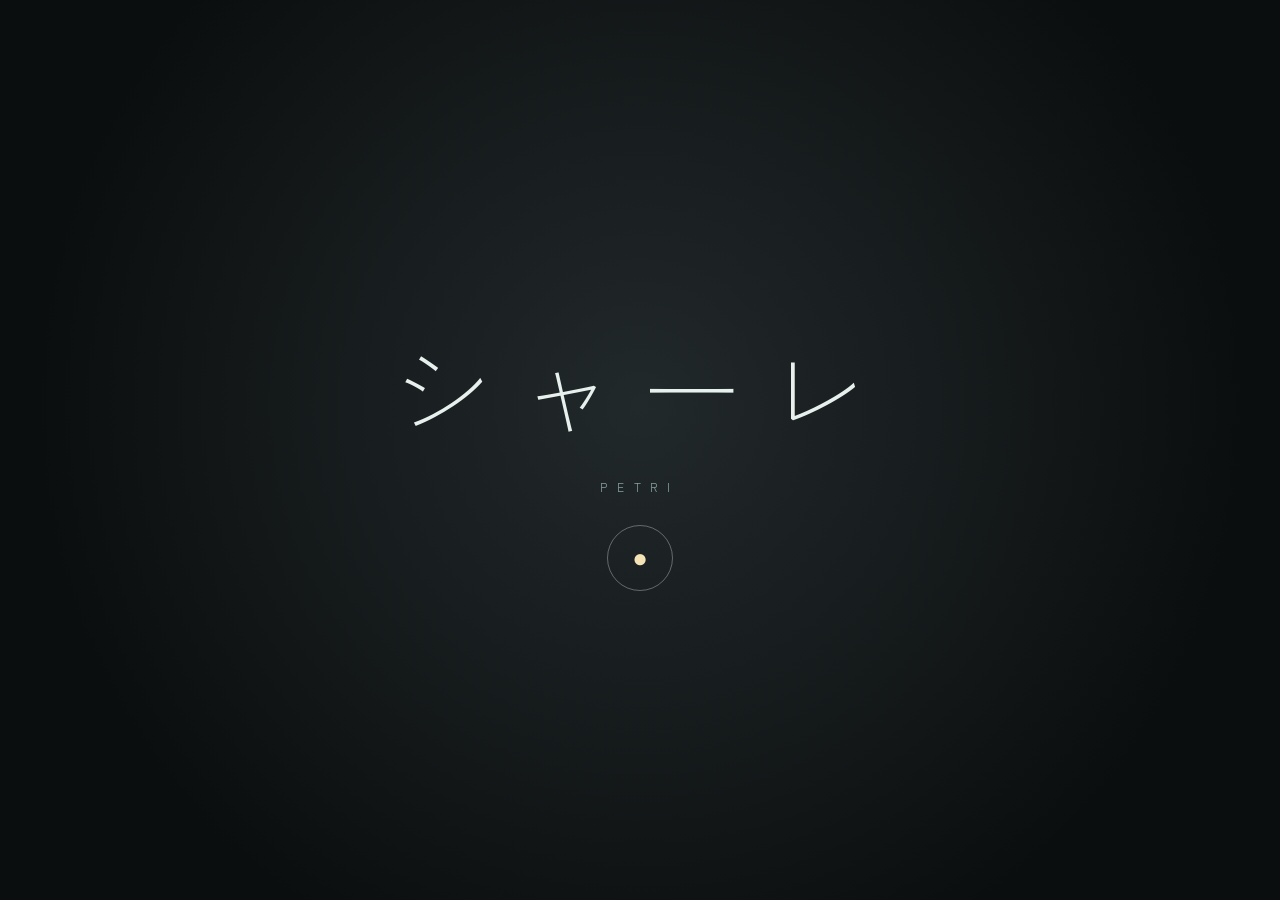
==== petri/index.html @ 2edd7537 "Add first playable versions of 未知律 and シャーレ Two static, no-build browser roguelikes plus headless ve" ====
<!doctype html>
<html lang="ja">
<head>
<meta charset="utf-8">
<meta name="viewport" content="width=device-width, initial-scale=1, user-scalable=no">
<title>シャーレ</title>
<link rel="preconnect" href="https://fonts.googleapis.com">
<link rel="preconnect" href="https://fonts.gstatic.com" crossorigin>
<link href="https://fonts.googleapis.com/css2?family=Zen+Kaku+Gothic+New:wght@300;700&display=swap" rel="stylesheet">
<link rel="stylesheet" href="style.css">
</head>
<body>
<div id="app">
  <header id="hud">
    <div id="days" class="pips"></div>
    <div id="drops" class="drops"></div>
  </header>
  <canvas id="dish"></canvas>
  <nav id="hand"></nav>
</div>
<div id="overlay" class="title"></div>
<script type="module" src="js/main.js"></script>
</body>
</html>
---- petri/style.css ----
:root { --bg: #14181a; --glass: #e8f0ee; --cream: #f3e3b5; --violet: hsl(290, 40%, 45%); --gold: #f2c14e; }
* { box-sizing: border-box; }
html, body { margin: 0; height: 100%; }
body {
  background: radial-gradient(circle at 50% 45%, #22292b, var(--bg) 70%);
  color: var(--glass);
  font-family: 'Zen Kaku Gothic New', 'Hiragino Sans', sans-serif;
  overflow: hidden; touch-action: manipulation; user-select: none; -webkit-user-select: none;
}
#app { display: flex; flex-direction: column; align-items: center; height: 100%; padding: 12px 16px; gap: 10px; }
#hud { display: flex; gap: 28px; align-items: center; min-height: 28px; }
.pips { display: flex; gap: 6px; }
.pips i { width: 14px; height: 14px; border-radius: 50%; border: 1.5px solid rgba(232,240,238,.35); display: block; }
.pips i.past { background: var(--cream); border-color: var(--cream); }
.pips i.here { border-color: var(--gold); box-shadow: 0 0 8px var(--gold); }
.drops { display: flex; gap: 5px; }
.drops i { width: 9px; height: 22px; border-radius: 5px 5px 9px 9px; background: #8fc6d6; display: block; box-shadow: 0 0 6px rgba(143,198,214,.5); transition: opacity .3s, transform .3s; }
.drops i.used { opacity: .15; transform: scale(.8); box-shadow: none; }
#dish { cursor: crosshair; touch-action: none; }
#hand { display: flex; gap: 12px; transition: opacity .3s; }
#hand.busy { opacity: .35; pointer-events: none; }
.card { position: relative; background: rgba(255,255,255,.05); border: 1.5px solid rgba(255,255,255,.12); border-radius: 12px; padding: 4px; cursor: pointer; transition: transform .15s, border-color .15s; }
.card:hover { border-color: rgba(255,255,255,.35); }
.card.sel { transform: translateY(-8px); border-color: var(--cream); box-shadow: 0 8px 20px rgba(0,0,0,.4); }
.card .key { position: absolute; left: 7px; top: 4px; font-size: 11px; color: rgba(232,240,238,.4); }
#overlay { position: fixed; inset: 0; display: flex; align-items: center; justify-content: center; z-index: 10; padding: 16px; }
#overlay.hidden { display: none; }
#overlay.title, #overlay.end { background: radial-gradient(circle at 50% 45%, #22292b, #0b0e0f 75%); }
#overlay.reward { background: rgba(10,13,14,.78); animation: fade .3s; }
#overlay .card { display: flex; flex-direction: column; align-items: center; gap: 18px; text-align: center; background: none; border: none; cursor: default; max-height: 100%; overflow-y: auto; }
#overlay h1 { font-size: clamp(48px, 12vw, 104px); font-weight: 300; margin: 0; letter-spacing: .2em; }
#overlay .sub { margin: 0; letter-spacing: .8em; font-size: 12px; color: #8aa3a6; }
#overlay .go { margin-top: 12px; width: 66px; height: 66px; border-radius: 50%; border: 1.5px solid rgba(232,240,238,.35); background: none; color: var(--cream); font-size: 26px; cursor: pointer; animation: pulse 2.2s ease-in-out infinite; }
@keyframes pulse { 50% { box-shadow: 0 0 26px rgba(243,227,181,.35); } }
@keyframes fade { from { opacity: 0; } }
.offers { display: flex; gap: 16px; flex-wrap: wrap; justify-content: center; }
.offer { background: rgba(255,255,255,.06); border: 1.5px solid rgba(255,255,255,.18); border-radius: 14px; padding: 8px; cursor: pointer; animation: rise .4s backwards; transition: transform .15s, border-color .15s; }
.offer:hover { transform: translateY(-6px); border-color: var(--cream); }
@keyframes rise { from { opacity: 0; transform: translateY(16px); } }
.end .big { font-size: 64px; color: var(--cream); line-height: 1; }
.end .lib { display: flex; flex-wrap: wrap; gap: 6px; justify-content: center; max-width: 520px; }
.end .lib canvas { background: rgba(255,255,255,.04); border-radius: 10px; }
.end .lib canvas.foe { background: rgba(150,70,170,.15); margin-left: 14px; }
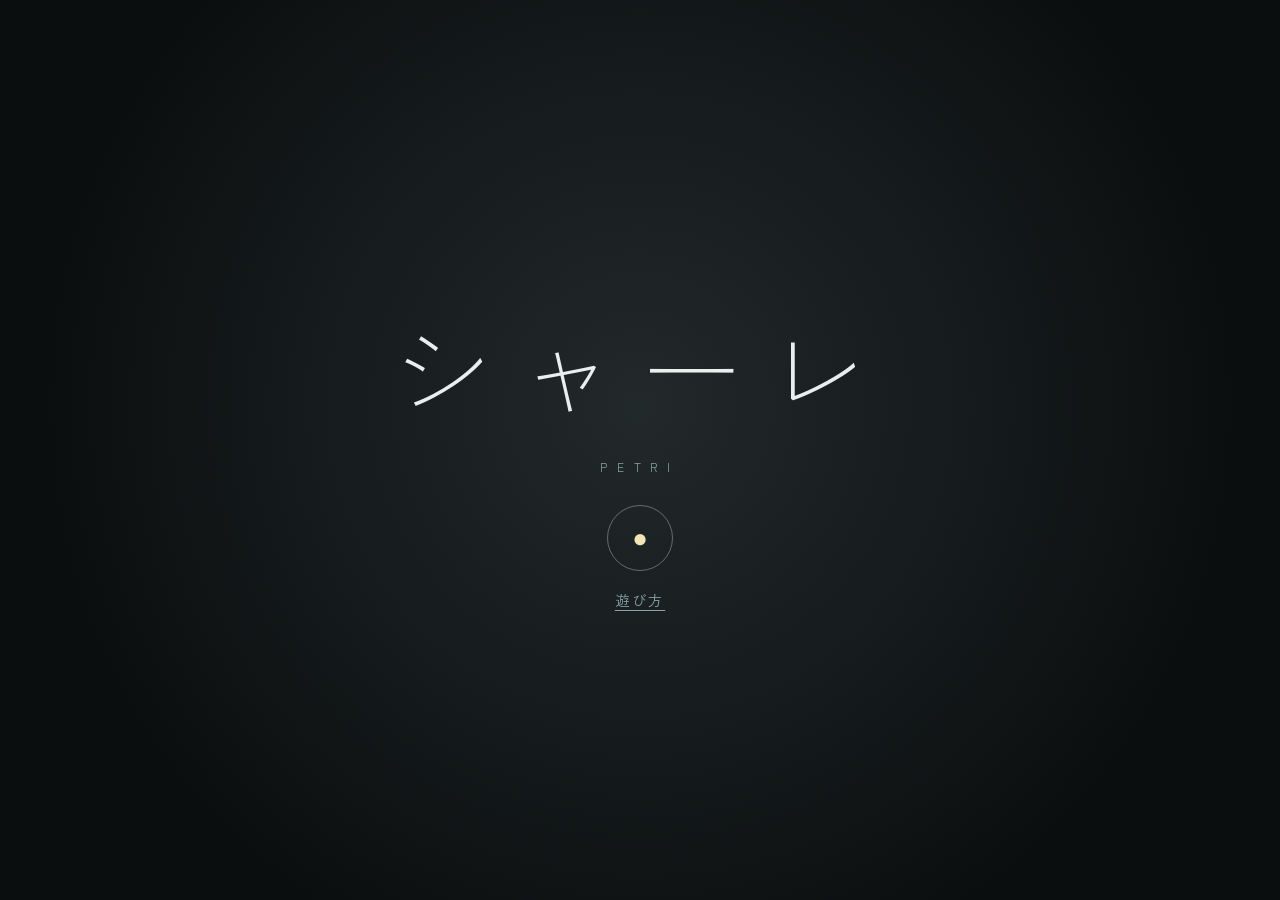
==== commit 100a0eab: "Explain each game's own rules in-game Interface actions stay unexplained, but each game's rules are " ====
--- a/petri/index.html
+++ b/petri/index.html
@@ -13,12 +13,17 @@
 <div id="app">
   <header id="hud">
     <div id="days" class="pips"></div>
+    <span id="dayNum"></span>
     <div id="drops" class="drops"></div>
+    <button id="help" aria-label="rules">?</button>
+    <div id="status"><span id="share"></span><span id="foe"></span></div>
   </header>
   <canvas id="dish"></canvas>
   <nav id="hand"></nav>
 </div>
+<div id="banner"></div>
 <div id="overlay" class="title"></div>
+<div id="rules"></div>
 <script type="module" src="js/main.js"></script>
 </body>
 </html>
--- a/petri/style.css
+++ b/petri/style.css
@@ -8,7 +8,7 @@
   overflow: hidden; touch-action: manipulation; user-select: none; -webkit-user-select: none;
 }
 #app { display: flex; flex-direction: column; align-items: center; height: 100%; padding: 12px 16px; gap: 10px; }
-#hud { display: flex; gap: 28px; align-items: center; min-height: 28px; }
+#hud { display: flex; gap: 10px 22px; align-items: center; justify-content: center; flex-wrap: wrap; min-height: 28px; }
 .pips { display: flex; gap: 6px; }
 .pips i { width: 14px; height: 14px; border-radius: 50%; border: 1.5px solid rgba(232,240,238,.35); display: block; }
 .pips i.past { background: var(--cream); border-color: var(--cream); }
@@ -26,7 +26,7 @@
 #overlay { position: fixed; inset: 0; display: flex; align-items: center; justify-content: center; z-index: 10; padding: 16px; }
 #overlay.hidden { display: none; }
 #overlay.title, #overlay.end { background: radial-gradient(circle at 50% 45%, #22292b, #0b0e0f 75%); }
-#overlay.reward { background: rgba(10,13,14,.78); animation: fade .3s; }
+#overlay.reward { background: rgba(10,13,14,.93); animation: fade .3s; }
 #overlay .card { display: flex; flex-direction: column; align-items: center; gap: 18px; text-align: center; background: none; border: none; cursor: default; max-height: 100%; overflow-y: auto; }
 #overlay h1 { font-size: clamp(48px, 12vw, 104px); font-weight: 300; margin: 0; letter-spacing: .2em; }
 #overlay .sub { margin: 0; letter-spacing: .8em; font-size: 12px; color: #8aa3a6; }
@@ -41,3 +41,35 @@
 .end .lib { display: flex; flex-wrap: wrap; gap: 6px; justify-content: center; max-width: 520px; }
 .end .lib canvas { background: rgba(255,255,255,.04); border-radius: 10px; }
 .end .lib canvas.foe { background: rgba(150,70,170,.15); margin-left: 14px; }
+
+#dayNum { font-size: 14px; color: var(--cream); }
+#help { width: 28px; height: 28px; border-radius: 50%; border: 1px solid rgba(232,240,238,.35); background: none; color: var(--cream); font: inherit; cursor: pointer; }
+#status { flex-basis: 100%; display: flex; gap: 18px; justify-content: center; flex-wrap: wrap; font-size: 14px; }
+#share { font-variant-numeric: tabular-nums; }
+#share.ok { color: var(--gold); }
+#foe { color: hsl(295, 45%, 72%); }
+.card .names { display: block; font-size: 11px; color: #d6dedc; max-width: 96px; line-height: 1.3; padding-bottom: 2px; }
+.offer { display: flex; flex-direction: column; align-items: center; max-width: 220px; color: var(--glass); font: inherit; }
+.offer .label { font-size: 13px; line-height: 1.5; padding: 4px 6px 2px; }
+.offer .label small { display: block; margin-top: 4px; font-size: 11px; color: #aebbb9; line-height: 1.4; }
+#overlay .msg { margin: 0; font-size: 15px; }
+#overlay .msg.small { font-size: 12px; color: #aebbb9; }
+#overlay .how { background: none; border: none; color: #8aa3a6; font: inherit; font-size: 14px; letter-spacing: .2em; cursor: pointer; text-decoration: underline; text-underline-offset: 4px; }
+#banner { position: fixed; left: 50%; top: 40%; transform: translate(-50%, -50%); z-index: 8; pointer-events: none; text-align: center; opacity: 0;
+  background: rgba(12,16,17,.88); border: 1px solid rgba(232,240,238,.25); padding: 14px 26px; border-radius: 12px; width: max-content; max-width: calc(100vw - 32px); }
+#banner.show { animation: banner 3.4s ease forwards; }
+#banner .d { color: #8aa3a6; font-size: 13px; letter-spacing: .2em; }
+#banner .g { font-size: 20px; margin: 6px 0; }
+#banner .f { font-size: 13px; color: hsl(295, 45%, 72%); }
+@keyframes banner { 0% { opacity: 0; } 10%, 75% { opacity: 1; } 100% { opacity: 0; } }
+#rules { display: none; }
+#rules.show { display: flex; position: fixed; inset: 0; z-index: 20; background: rgba(5,8,9,.8); align-items: center; justify-content: center; padding: 16px; }
+#rules .sheet { background: #f1f4f2; color: #1b2224; max-width: 580px; max-height: 100%; overflow-y: auto; padding: 20px 22px; border-radius: 12px; line-height: 1.6; font-size: 14px; }
+#rules h2 { margin: 0 0 8px; font-size: 20px; }
+#rules h3 { margin: 12px 0 2px; font-size: 15px; border-bottom: 1px solid rgba(0,0,0,.12); }
+#rules p, #rules ul { margin: 4px 0; }
+#rules ul { padding-left: 20px; }
+#rules ul.traits { list-style: none; padding-left: 0; }
+#rules ul.traits li { display: flex; align-items: flex-start; gap: 6px; margin: 4px 0; }
+#rules .sw img { display: block; background: #d8c79f; border-radius: 50%; }
+#rules .close { margin-top: 14px; width: 100%; padding: 8px; background: #1b2224; color: #f1f4f2; border: none; border-radius: 8px; font: inherit; cursor: pointer; }
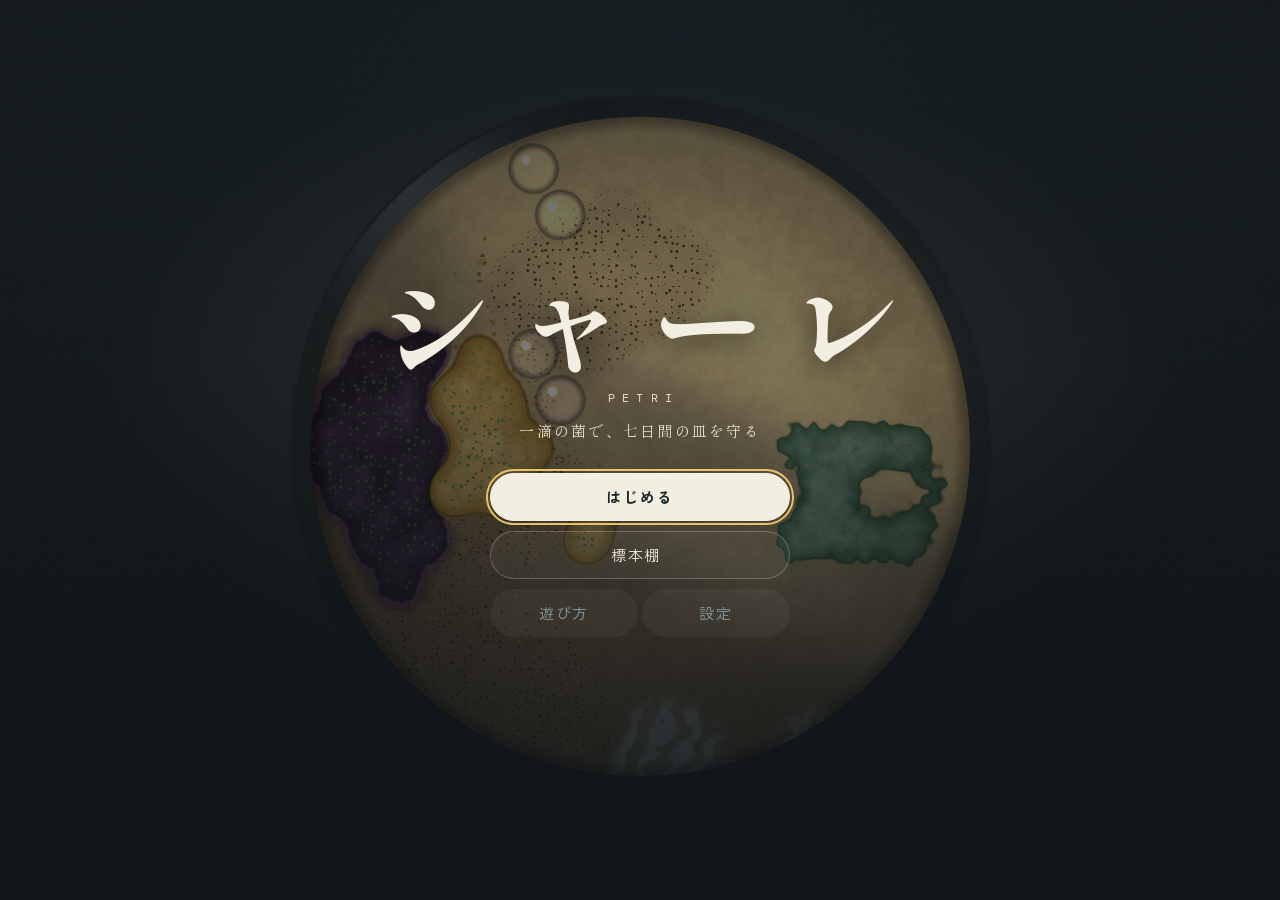
==== commit fd4c3c33: "シャーレ: release version — watercolour dish, redesigned UI, save/resume, shelf - WebGL watercolour dish" ====
--- a/petri/index.html
+++ b/petri/index.html
@@ -2,28 +2,68 @@
 <html lang="ja">
 <head>
 <meta charset="utf-8">
-<meta name="viewport" content="width=device-width, initial-scale=1, user-scalable=no">
-<title>シャーレ</title>
+<meta name="viewport" content="width=device-width, initial-scale=1, viewport-fit=cover">
+<meta name="theme-color" content="#11171a">
+<meta name="description" content="一滴の菌で皿を守る、七日間の培養ローグライク。">
+<title>シャーレ — PETRI</title>
+<link rel="icon" href="data:image/svg+xml,%3Csvg xmlns='http://www.w3.org/2000/svg' viewBox='0 0 32 32'%3E%3Ccircle cx='16' cy='16' r='14' fill='%23e8d3a0' stroke='%23c9d6d8' stroke-width='2'/%3E%3Ccircle cx='12' cy='14' r='6' fill='%23c44e3a'/%3E%3Ccircle cx='20' cy='19' r='5' fill='%233a5ca8'/%3E%3C/svg%3E">
 <link rel="preconnect" href="https://fonts.googleapis.com">
 <link rel="preconnect" href="https://fonts.gstatic.com" crossorigin>
-<link href="https://fonts.googleapis.com/css2?family=Zen+Kaku+Gothic+New:wght@300;700&display=swap" rel="stylesheet">
+<link href="https://fonts.googleapis.com/css2?family=DM+Mono:wght@400;500&family=Shippori+Mincho:wght@500;700;800&family=Zen+Kaku+Gothic+New:wght@400;500;700&display=swap" rel="stylesheet">
 <link rel="stylesheet" href="style.css">
 </head>
 <body>
-<div id="app">
-  <header id="hud">
-    <div id="days" class="pips"></div>
-    <span id="dayNum"></span>
-    <div id="drops" class="drops"></div>
-    <button id="help" aria-label="rules">?</button>
-    <div id="status"><span id="share"></span><span id="foe"></span></div>
+<div id="app" data-screen="title">
+  <header id="top">
+    <div class="brand">シャーレ</div>
+    <ol id="days" aria-label="培養日数"></ol>
+    <div class="top-actions">
+      <button id="notesBtn" class="icon-btn" aria-label="観察ノート"></button>
+      <button id="menuBtn" class="icon-btn" aria-label="メニュー"></button>
+    </div>
   </header>
-  <canvas id="dish"></canvas>
-  <nav id="hand"></nav>
+
+  <main id="board">
+    <section id="dishArea">
+      <div id="dishWrap">
+        <canvas id="dishGL"></canvas>
+        <canvas id="dishFX"></canvas>
+        <div id="dayCard" aria-live="polite"></div>
+        <div id="stamp"></div>
+        <div id="gen" aria-hidden="true"></div>
+        <button id="speedBtn" aria-label="早送り"></button>
+      </div>
+    </section>
+    <aside id="notebook" aria-label="観察ノート">
+      <div class="sheet-handle"></div>
+      <section class="nb-sec"><h3>皿の菌</h3><ul id="nbStrains"></ul></section>
+      <section class="nb-sec"><h3>侵入株</h3><div id="nbInvader"></div></section>
+      <section class="nb-sec"><h3>今日の皿</h3><ul id="nbEnv"></ul></section>
+    </aside>
+  </main>
+
+  <section id="console">
+    <div id="shareBar">
+      <div class="labels">
+        <span class="mine"><small>自分</small><b id="shareMine">0%</b></span>
+        <span class="theirs"><small>侵入株</small><b id="shareTheirs">0%</b></span>
+      </div>
+      <div class="track">
+        <div id="shareSegs" class="segs"></div>
+        <div id="shareInv" class="inv"></div>
+        <div id="shareTarget" class="tline"><span></span></div>
+      </div>
+    </div>
+    <div id="handRow">
+      <div id="drops" aria-label="残りの滴下"></div>
+      <div id="hand"></div>
+    </div>
+  </section>
 </div>
-<div id="banner"></div>
-<div id="overlay" class="title"></div>
-<div id="rules"></div>
+
+<div id="layer" hidden></div>
+<div id="coach" hidden></div>
+<noscript><p style="color:#eee;padding:24px">シャーレを遊ぶには JavaScript を有効にしてください。</p></noscript>
 <script type="module" src="js/main.js"></script>
 </body>
 </html>
--- a/petri/style.css
+++ b/petri/style.css
@@ -1,75 +1,407 @@
-:root { --bg: #14181a; --glass: #e8f0ee; --cream: #f3e3b5; --violet: hsl(290, 40%, 45%); --gold: #f2c14e; }
+/* シャーレ — a light table on a night desk; living colour inside the dish, precise paper outside it. */
+:root {
+  --desk: #10161a;
+  --desk-2: #172025;
+  --desk-3: #212c31;
+  --paper: #f3eee2;
+  --paper-2: #e6ddc8;
+  --paper-3: #d6cbb1;
+  --ink: #1b2225;
+  --ink-2: #4a5558;
+  --muted: #8b9a9d;
+  --line: rgba(243, 238, 226, .13);
+  --line-2: rgba(243, 238, 226, .24);
+  --gold: #e8c26a;
+  --gold-2: #f3d995;
+  --invader: #b65fd8;
+  --invader-ink: #30203c;
+  --bad: #d4645a;
+  --mincho: 'Shippori Mincho', 'Hiragino Mincho ProN', 'Yu Mincho', serif;
+  --gothic: 'Zen Kaku Gothic New', 'Hiragino Sans', 'Yu Gothic', sans-serif;
+  --mono: 'DM Mono', ui-monospace, 'SFMono-Regular', monospace;
+  --ease-out: cubic-bezier(.2, .8, .2, 1);
+  --ease-spring: cubic-bezier(.34, 1.4, .64, 1);
+  --safe-b: env(safe-area-inset-bottom, 0px);
+}
 * { box-sizing: border-box; }
 html, body { margin: 0; height: 100%; }
 body {
-  background: radial-gradient(circle at 50% 45%, #22292b, var(--bg) 70%);
-  color: var(--glass);
-  font-family: 'Zen Kaku Gothic New', 'Hiragino Sans', sans-serif;
-  overflow: hidden; touch-action: manipulation; user-select: none; -webkit-user-select: none;
-}
-#app { display: flex; flex-direction: column; align-items: center; height: 100%; padding: 12px 16px; gap: 10px; }
-#hud { display: flex; gap: 10px 22px; align-items: center; justify-content: center; flex-wrap: wrap; min-height: 28px; }
-.pips { display: flex; gap: 6px; }
-.pips i { width: 14px; height: 14px; border-radius: 50%; border: 1.5px solid rgba(232,240,238,.35); display: block; }
-.pips i.past { background: var(--cream); border-color: var(--cream); }
-.pips i.here { border-color: var(--gold); box-shadow: 0 0 8px var(--gold); }
-.drops { display: flex; gap: 5px; }
-.drops i { width: 9px; height: 22px; border-radius: 5px 5px 9px 9px; background: #8fc6d6; display: block; box-shadow: 0 0 6px rgba(143,198,214,.5); transition: opacity .3s, transform .3s; }
-.drops i.used { opacity: .15; transform: scale(.8); box-shadow: none; }
-#dish { cursor: crosshair; touch-action: none; }
-#hand { display: flex; gap: 12px; transition: opacity .3s; }
-#hand.busy { opacity: .35; pointer-events: none; }
-.card { position: relative; background: rgba(255,255,255,.05); border: 1.5px solid rgba(255,255,255,.12); border-radius: 12px; padding: 4px; cursor: pointer; transition: transform .15s, border-color .15s; }
-.card:hover { border-color: rgba(255,255,255,.35); }
-.card.sel { transform: translateY(-8px); border-color: var(--cream); box-shadow: 0 8px 20px rgba(0,0,0,.4); }
-.card .key { position: absolute; left: 7px; top: 4px; font-size: 11px; color: rgba(232,240,238,.4); }
-#overlay { position: fixed; inset: 0; display: flex; align-items: center; justify-content: center; z-index: 10; padding: 16px; }
-#overlay.hidden { display: none; }
-#overlay.title, #overlay.end { background: radial-gradient(circle at 50% 45%, #22292b, #0b0e0f 75%); }
-#overlay.reward { background: rgba(10,13,14,.93); animation: fade .3s; }
-#overlay .card { display: flex; flex-direction: column; align-items: center; gap: 18px; text-align: center; background: none; border: none; cursor: default; max-height: 100%; overflow-y: auto; }
-#overlay h1 { font-size: clamp(48px, 12vw, 104px); font-weight: 300; margin: 0; letter-spacing: .2em; }
-#overlay .sub { margin: 0; letter-spacing: .8em; font-size: 12px; color: #8aa3a6; }
-#overlay .go { margin-top: 12px; width: 66px; height: 66px; border-radius: 50%; border: 1.5px solid rgba(232,240,238,.35); background: none; color: var(--cream); font-size: 26px; cursor: pointer; animation: pulse 2.2s ease-in-out infinite; }
-@keyframes pulse { 50% { box-shadow: 0 0 26px rgba(243,227,181,.35); } }
+  background: var(--desk);
+  color: var(--paper);
+  font-family: var(--gothic);
+  overflow: hidden;
+  touch-action: manipulation;
+  -webkit-user-select: none;
+  user-select: none;
+  -webkit-tap-highlight-color: transparent;
+}
+button { font: inherit; color: inherit; }
+button:focus-visible { outline: 2px solid var(--gold); outline-offset: 2px; }
+
+/* the desk: faint wood-free darkness, a light table glowing under the dish */
+#app {
+  position: relative;
+  height: 100%;
+  display: grid;
+  grid-template-rows: auto 1fr auto;
+  background:
+    radial-gradient(ellipse 60% 50% at 50% 42%, rgba(255, 222, 160, .13), transparent 70%),
+    radial-gradient(ellipse 120% 90% at 50% 0%, var(--desk-2), var(--desk) 70%);
+}
+#app::after { /* paper grain over everything, very faint */
+  content: '';
+  position: absolute; inset: 0; pointer-events: none; opacity: .05;
+  background-image: url("data:image/svg+xml,%3Csvg xmlns='http://www.w3.org/2000/svg' width='160' height='160'%3E%3Cfilter id='n'%3E%3CfeTurbulence type='fractalNoise' baseFrequency='.9' numOctaves='2' stitchTiles='stitch'/%3E%3C/filter%3E%3Crect width='100%25' height='100%25' filter='url(%23n)'/%3E%3C/svg%3E");
+}
+
+/* ---------- top bar ---------- */
+#top {
+  display: flex; align-items: center; gap: 14px;
+  padding: 10px 16px 6px;
+  min-height: 52px;
+  transition: opacity .5s;
+}
+.brand { font-family: var(--mincho); font-weight: 700; font-size: 17px; letter-spacing: .3em; color: var(--paper-2); }
+#days { display: flex; gap: 7px; margin: 0 auto; padding: 0; list-style: none; }
+#days li {
+  width: 16px; height: 16px; border-radius: 50%;
+  border: 1.5px solid var(--line-2);
+  position: relative;
+  transition: background .4s, border-color .4s, transform .4s var(--ease-spring);
+}
+#days li.done { background: radial-gradient(circle at 40% 40%, var(--gold-2), var(--gold)); border-color: var(--gold); }
+#days li.lost { background: var(--invader-ink); border-color: var(--invader); }
+#days li.now { border-color: var(--paper); transform: scale(1.2); box-shadow: 0 0 0 3px rgba(243, 238, 226, .12); }
+#days li.final::after { content: ''; position: absolute; inset: 3px; border-radius: 50%; border: 1px dashed var(--invader); }
+.top-actions { display: flex; gap: 6px; }
+.icon-btn {
+  width: 44px; height: 44px; display: grid; place-items: center;
+  background: none; border: 1px solid transparent; border-radius: 12px; cursor: pointer; color: var(--paper-2);
+  transition: background .2s, border-color .2s, transform .1s;
+}
+.icon-btn svg { width: 22px; height: 22px; }
+.icon-btn:hover { background: rgba(243, 238, 226, .06); border-color: var(--line); }
+.icon-btn:active { transform: scale(.94); }
+
+/* ---------- board ---------- */
+#board { display: flex; justify-content: center; align-items: center; gap: 24px; min-height: 0; padding: 0 12px; }
+#dishArea { display: flex; justify-content: center; align-items: center; min-width: 0; }
+#dishWrap { position: relative; touch-action: none; }
+#dishWrap canvas { position: absolute; inset: 0; display: block; }
+#dishFX { cursor: crosshair; }
+#app:not([data-phase="aim"]) #dishFX { cursor: default; }
+
+/* the day's card, laid over the fresh plate */
+#dayCard {
+  position: absolute; left: 50%; top: 50%; transform: translate(-50%, -50%) scale(.96);
+  min-width: 220px; max-width: 86%;
+  padding: 18px 26px 16px; text-align: center;
+  background: rgba(16, 22, 26, .82); backdrop-filter: blur(6px); -webkit-backdrop-filter: blur(6px);
+  border: 1px solid var(--line-2); border-radius: 18px;
+  opacity: 0; pointer-events: none;
+  transition: opacity .45s var(--ease-out), transform .6s var(--ease-out);
+}
+#dayCard.show { opacity: 1; transform: translate(-50%, -50%) scale(1); pointer-events: auto; cursor: pointer; }
+#dayCard .d { font-family: var(--mincho); font-size: 34px; font-weight: 800; letter-spacing: .18em; }
+#dayCard .goal { margin-top: 2px; font-size: 14px; color: var(--paper-2); }
+#dayCard .goal b { font-family: var(--mono); font-size: 22px; color: var(--gold); font-weight: 500; margin: 0 2px; }
+#dayCard .foe { margin-top: 12px; padding-top: 10px; border-top: 1px solid var(--line); font-size: 13px; color: #dcbfe8; display: flex; gap: 8px; justify-content: center; align-items: center; flex-wrap: wrap; }
+#dayCard .tap { margin-top: 10px; font-size: 11px; color: var(--muted); letter-spacing: .2em; }
+
+/* judgement stamp */
+#stamp {
+  position: absolute; left: 50%; top: 50%;
+  transform: translate(-50%, -50%) rotate(-9deg) scale(1.6);
+  font-family: var(--mincho); font-weight: 800; font-size: clamp(26px, 7vw, 40px); letter-spacing: .25em;
+  padding: 12px 10px 12px 22px; border: 4px double currentColor; border-radius: 10px;
+  opacity: 0; pointer-events: none; text-align: center; white-space: nowrap;
+}
+#stamp small { display: block; font-family: var(--mono); font-size: 15px; letter-spacing: .1em; font-weight: 500; margin-top: 2px; }
+#stamp.pass { color: var(--gold); text-shadow: 0 0 20px rgba(232, 194, 106, .5); background: rgba(16, 22, 26, .55); }
+#stamp.fail { color: var(--bad); background: rgba(16, 22, 26, .6); }
+#stamp.show { animation: stamp .55s var(--ease-spring) forwards; }
+@keyframes stamp { from { opacity: 0; transform: translate(-50%, -50%) rotate(-9deg) scale(1.6); } to { opacity: 1; transform: translate(-50%, -50%) rotate(-9deg) scale(1); } }
+
+/* generations: eight marks along the lower rim */
+#gen { position: absolute; left: 50%; bottom: 9.5%; transform: translateX(-50%); display: flex; gap: 6px; opacity: 0; transition: opacity .3s; }
+#gen.show { opacity: 1; }
+#gen i { width: 7px; height: 7px; border-radius: 50%; background: rgba(243, 238, 226, .2); transition: background .2s, transform .2s; }
+#gen i.on { background: var(--paper); transform: scale(1.15); }
+#speedBtn {
+  position: absolute; right: 2%; bottom: 1%;
+  width: 44px; height: 44px; border-radius: 50%; display: grid; place-items: center;
+  background: rgba(16, 22, 26, .7); border: 1px solid var(--line-2); color: var(--paper-2); cursor: pointer;
+  opacity: 0; pointer-events: none; transition: opacity .3s, background .2s;
+}
+#speedBtn svg { width: 18px; height: 18px; }
+#speedBtn.show { opacity: 1; pointer-events: auto; }
+#speedBtn.on { background: var(--paper); color: var(--ink); }
+
+/* ---------- notebook ---------- */
+#notebook {
+  width: 300px; flex: none; align-self: center;
+  max-height: 100%; overflow-y: auto;
+  background: var(--paper); color: var(--ink);
+  border-radius: 6px;
+  padding: 14px 16px 16px;
+  box-shadow: 0 1px 0 var(--paper-3), 0 18px 40px rgba(0, 0, 0, .45);
+  background-image: repeating-linear-gradient(transparent 0 27px, rgba(27, 34, 37, .06) 27px 28px);
+}
+.sheet-handle { display: none; }
+.nb-sec + .nb-sec { margin-top: 14px; }
+.nb-sec h3 { margin: 0 0 6px; font-family: var(--mincho); font-size: 14px; font-weight: 700; letter-spacing: .15em; color: var(--ink-2); border-bottom: 1px solid rgba(27, 34, 37, .18); padding-bottom: 4px; }
+#nbStrains { list-style: none; margin: 0; padding: 0; }
+#nbStrains li { display: grid; grid-template-columns: 22px 1fr auto; align-items: center; gap: 8px; padding: 4px 0; }
+#nbStrains .sw { width: 18px; height: 18px; border-radius: 50%; box-shadow: inset 0 0 0 1.5px rgba(0, 0, 0, .25); }
+#nbStrains .nm { font-family: var(--mincho); font-weight: 700; font-size: 15px; display: flex; gap: 6px; align-items: center; }
+#nbStrains .tr { display: inline-flex; gap: 2px; color: var(--ink-2); }
+#nbStrains .tr svg { width: 15px; height: 15px; }
+#nbStrains .pc { font-family: var(--mono); font-size: 13px; color: var(--ink-2); min-width: 3.2em; text-align: right; }
+#nbStrains li.absent { opacity: .45; }
+#nbStrains li.foe .nm { color: #5d3270; }
+.trait-line { display: grid; grid-template-columns: 20px 1fr; gap: 6px; align-items: start; font-size: 12.5px; line-height: 1.5; padding: 2px 0; }
+.trait-line svg { width: 18px; height: 18px; margin-top: 1px; }
+.trait-line b { font-weight: 700; margin-right: 4px; }
+#nbInvader .head { font-family: var(--mincho); font-weight: 700; font-size: 15px; color: #5d3270; margin-bottom: 2px; }
+#nbEnv { list-style: none; margin: 0; padding: 0; }
+.muted-note { font-size: 12px; color: var(--ink-2); }
+
+/* ---------- console: share bar + hand ---------- */
+#console { padding: 6px 12px calc(10px + var(--safe-b)); display: flex; flex-direction: column; align-items: center; gap: 10px; transition: opacity .5s; }
+#shareBar { width: min(100%, 560px); }
+#shareBar .labels { display: flex; justify-content: space-between; align-items: baseline; margin-bottom: 5px; }
+#shareBar .labels span { display: flex; align-items: baseline; gap: 6px; }
+#shareBar small { font-size: 11px; color: var(--muted); letter-spacing: .1em; }
+#shareBar b { font-family: var(--mono); font-weight: 500; font-size: 18px; font-variant-numeric: tabular-nums; }
+#shareBar .theirs b { color: #d7a6ea; }
+#shareBar.passing .mine b { color: var(--gold); }
+.track { position: relative; height: 12px; border-radius: 6px; background: rgba(243, 238, 226, .07); box-shadow: inset 0 0 0 1px var(--line); overflow: visible; }
+.segs { position: absolute; inset: 0 auto 0 0; display: flex; border-radius: 6px 0 0 6px; overflow: hidden; }
+.segs i { display: block; height: 100%; transition: width .35s var(--ease-out); }
+.inv { position: absolute; inset: 0 0 0 auto; width: 0; border-radius: 0 6px 6px 0; background: linear-gradient(90deg, #4a2c5c, var(--invader-ink)); box-shadow: inset 2px 0 0 var(--invader); transition: width .35s var(--ease-out); }
+.tline { position: absolute; top: -6px; bottom: -6px; width: 2px; margin-left: -1px; background: var(--paper); border-radius: 1px; transition: left .6s var(--ease-out), background .3s; }
+.tline span { position: absolute; bottom: calc(100% + 2px); left: 50%; transform: translateX(-50%); font-family: var(--mono); font-size: 11px; color: var(--paper-2); white-space: nowrap; }
+#shareBar.passing .tline { background: var(--gold); box-shadow: 0 0 8px var(--gold); }
+#shareBar.passing .tline span { color: var(--gold); }
+
+#handRow { display: flex; align-items: stretch; gap: 10px; width: min(100%, 560px); }
+#drops { display: flex; flex-direction: column; justify-content: center; gap: 4px; color: #9fd3e0; }
+#drops i { width: 16px; height: 20px; display: block; transition: opacity .3s, transform .3s var(--ease-spring); }
+#drops i svg { width: 100%; height: 100%; filter: drop-shadow(0 0 4px rgba(159, 211, 224, .45)); }
+#drops i.used { opacity: .16; transform: scale(.75); }
+#hand { flex: 1; display: grid; grid-template-columns: repeat(3, 1fr); gap: 8px; transition: opacity .3s; }
+#hand.wait { opacity: .45; pointer-events: none; }
+
+/* a specimen label */
+.card {
+  position: relative; min-width: 0;
+  display: flex; flex-direction: column; align-items: flex-start; gap: 4px;
+  padding: 8px 9px 9px; text-align: left; cursor: pointer;
+  background: var(--paper); color: var(--ink);
+  border: none; border-radius: 6px;
+  box-shadow: 0 1px 0 var(--paper-3), 0 6px 16px rgba(0, 0, 0, .35);
+  transition: transform .22s var(--ease-spring), box-shadow .22s;
+}
+.card::before { /* the coloured tab at the top of the label */
+  content: ''; position: absolute; left: 0; right: 0; top: 0; height: 4px; border-radius: 6px 6px 0 0; background: var(--c);
+}
+.card:hover { transform: translateY(-3px); }
+.card.sel { transform: translateY(-8px); box-shadow: 0 0 0 2px var(--c), 0 14px 26px rgba(0, 0, 0, .45); }
+.card:active { transform: translateY(-5px) scale(.98); }
+.card .head { display: flex; align-items: center; gap: 7px; width: 100%; }
+.card canvas { width: 30px; height: 30px; flex: none; }
+.card .nm { font-family: var(--mincho); font-weight: 800; font-size: 18px; letter-spacing: .05em; line-height: 1; }
+.card .key { margin-left: auto; font-family: var(--mono); font-size: 10px; color: var(--muted); }
+.card .traits { display: flex; flex-direction: column; gap: 1px; width: 100%; }
+.card .traits span { display: flex; align-items: center; gap: 4px; font-size: 12px; color: var(--ink-2); white-space: nowrap; overflow: hidden; text-overflow: ellipsis; }
+.card .traits svg { width: 15px; height: 15px; flex: none; color: var(--ink); }
+
+/* ---------- full-screen layers ---------- */
+#layer { position: fixed; inset: 0; z-index: 30; display: flex; align-items: center; justify-content: center; padding: 16px; overflow-y: auto; }
+#layer[hidden] { display: none; }
+#layer.dim { background: rgba(9, 13, 15, .78); backdrop-filter: blur(3px); -webkit-backdrop-filter: blur(3px); animation: fade .3s; }
+#layer.solid { background: radial-gradient(ellipse at 50% 30%, var(--desk-3), var(--desk) 75%); animation: fade .4s; }
+#layer.clear { background: linear-gradient(180deg, rgba(16, 22, 26, .35), rgba(16, 22, 26, .1) 40%, rgba(16, 22, 26, .85)); }
 @keyframes fade { from { opacity: 0; } }
-.offers { display: flex; gap: 16px; flex-wrap: wrap; justify-content: center; }
-.offer { background: rgba(255,255,255,.06); border: 1.5px solid rgba(255,255,255,.18); border-radius: 14px; padding: 8px; cursor: pointer; animation: rise .4s backwards; transition: transform .15s, border-color .15s; }
-.offer:hover { transform: translateY(-6px); border-color: var(--cream); }
-@keyframes rise { from { opacity: 0; transform: translateY(16px); } }
-.end .big { font-size: 64px; color: var(--cream); line-height: 1; }
-.end .lib { display: flex; flex-wrap: wrap; gap: 6px; justify-content: center; max-width: 520px; }
-.end .lib canvas { background: rgba(255,255,255,.04); border-radius: 10px; }
-.end .lib canvas.foe { background: rgba(150,70,170,.15); margin-left: 14px; }
-
-#dayNum { font-size: 14px; color: var(--cream); }
-#help { width: 28px; height: 28px; border-radius: 50%; border: 1px solid rgba(232,240,238,.35); background: none; color: var(--cream); font: inherit; cursor: pointer; }
-#status { flex-basis: 100%; display: flex; gap: 18px; justify-content: center; flex-wrap: wrap; font-size: 14px; }
-#share { font-variant-numeric: tabular-nums; }
-#share.ok { color: var(--gold); }
-#foe { color: hsl(295, 45%, 72%); }
-.card .names { display: block; font-size: 11px; color: #d6dedc; max-width: 96px; line-height: 1.3; padding-bottom: 2px; }
-.offer { display: flex; flex-direction: column; align-items: center; max-width: 220px; color: var(--glass); font: inherit; }
-.offer .label { font-size: 13px; line-height: 1.5; padding: 4px 6px 2px; }
-.offer .label small { display: block; margin-top: 4px; font-size: 11px; color: #aebbb9; line-height: 1.4; }
-#overlay .msg { margin: 0; font-size: 15px; }
-#overlay .msg.small { font-size: 12px; color: #aebbb9; }
-#overlay .how { background: none; border: none; color: #8aa3a6; font: inherit; font-size: 14px; letter-spacing: .2em; cursor: pointer; text-decoration: underline; text-underline-offset: 4px; }
-#banner { position: fixed; left: 50%; top: 40%; transform: translate(-50%, -50%); z-index: 8; pointer-events: none; text-align: center; opacity: 0;
-  background: rgba(12,16,17,.88); border: 1px solid rgba(232,240,238,.25); padding: 14px 26px; border-radius: 12px; width: max-content; max-width: calc(100vw - 32px); }
-#banner.show { animation: banner 3.4s ease forwards; }
-#banner .d { color: #8aa3a6; font-size: 13px; letter-spacing: .2em; }
-#banner .g { font-size: 20px; margin: 6px 0; }
-#banner .f { font-size: 13px; color: hsl(295, 45%, 72%); }
-@keyframes banner { 0% { opacity: 0; } 10%, 75% { opacity: 1; } 100% { opacity: 0; } }
-#rules { display: none; }
-#rules.show { display: flex; position: fixed; inset: 0; z-index: 20; background: rgba(5,8,9,.8); align-items: center; justify-content: center; padding: 16px; }
-#rules .sheet { background: #f1f4f2; color: #1b2224; max-width: 580px; max-height: 100%; overflow-y: auto; padding: 20px 22px; border-radius: 12px; line-height: 1.6; font-size: 14px; }
-#rules h2 { margin: 0 0 8px; font-size: 20px; }
-#rules h3 { margin: 12px 0 2px; font-size: 15px; border-bottom: 1px solid rgba(0,0,0,.12); }
-#rules p, #rules ul { margin: 4px 0; }
-#rules ul { padding-left: 20px; }
-#rules ul.traits { list-style: none; padding-left: 0; }
-#rules ul.traits li { display: flex; align-items: flex-start; gap: 6px; margin: 4px 0; }
-#rules .sw img { display: block; background: #d8c79f; border-radius: 50%; }
-#rules .close { margin-top: 14px; width: 100%; padding: 8px; background: #1b2224; color: #f1f4f2; border: none; border-radius: 8px; font: inherit; cursor: pointer; }
+.panel {
+  width: min(100%, 560px); max-height: 100%; overflow-y: auto;
+  background: var(--paper); color: var(--ink); border-radius: 10px;
+  padding: 22px 22px 18px; box-shadow: 0 30px 80px rgba(0, 0, 0, .6);
+  animation: rise .45s var(--ease-out);
+}
+@keyframes rise { from { opacity: 0; transform: translateY(18px); } }
+.panel h2 { margin: 0 0 12px; font-family: var(--mincho); font-size: 22px; letter-spacing: .12em; }
+.panel h3 { margin: 16px 0 6px; font-family: var(--mincho); font-size: 15px; letter-spacing: .1em; border-bottom: 1px solid rgba(27, 34, 37, .16); padding-bottom: 3px; }
+.panel p { margin: 4px 0; font-size: 14px; line-height: 1.7; }
+.btn {
+  display: inline-flex; align-items: center; justify-content: center; gap: 8px;
+  min-height: 48px; padding: 0 22px; border-radius: 999px; cursor: pointer;
+  border: 1px solid var(--line-2); background: rgba(243, 238, 226, .04); color: var(--paper);
+  font-size: 15px; letter-spacing: .12em;
+  transition: background .2s, transform .12s, border-color .2s;
+}
+.btn:hover { background: rgba(243, 238, 226, .1); border-color: var(--paper-2); }
+.btn:active { transform: scale(.97); }
+.btn.primary { background: var(--paper); color: var(--ink); border-color: var(--paper); font-weight: 700; }
+.btn.primary:hover { background: #fff; }
+.btn.ink { background: var(--ink); color: var(--paper); border-color: var(--ink); }
+.btn.ghost { border-color: transparent; color: var(--muted); }
+.panel .btn { color: var(--ink); border-color: rgba(27, 34, 37, .25); background: none; }
+.panel .btn.ink { color: var(--paper); background: var(--ink); }
+.panel .btn.danger { color: #9c2f28; border-color: rgba(156, 47, 40, .4); }
+.row { display: flex; gap: 10px; flex-wrap: wrap; justify-content: center; }
+
+/* title */
+.title-screen { display: flex; flex-direction: column; align-items: center; gap: 14px; text-align: center; margin-top: auto; margin-bottom: auto; }
+.title-screen h1 { margin: 0; font-family: var(--mincho); font-weight: 800; font-size: clamp(56px, 15vw, 112px); letter-spacing: .22em; padding-left: .22em; line-height: 1; text-shadow: 0 6px 30px rgba(0, 0, 0, .6); animation: titleIn 1.6s var(--ease-out); }
+.title-screen .sub { font-family: var(--mono); font-size: 12px; letter-spacing: .6em; color: var(--paper-2); padding-left: .6em; animation: titleIn 1.6s .2s var(--ease-out) backwards; }
+.title-screen .tag { font-family: var(--mincho); font-size: 15px; color: var(--paper-2); letter-spacing: .15em; animation: titleIn 1.6s .35s var(--ease-out) backwards; }
+@keyframes titleIn { from { opacity: 0; transform: translateY(10px); letter-spacing: .5em; } }
+.title-menu { display: flex; flex-direction: column; gap: 10px; width: min(100%, 300px); margin-top: 18px; animation: titleIn 1.4s .5s var(--ease-out) backwards; }
+.title-menu .btn { width: 100%; }
+.title-menu .btn small { font-family: var(--mono); font-size: 11px; color: inherit; opacity: .7; letter-spacing: .05em; }
+.title-stats { margin-top: 10px; font-family: var(--mono); font-size: 11px; color: var(--muted); letter-spacing: .12em; display: flex; gap: 16px; justify-content: center; flex-wrap: wrap; }
+.title-foot { display: flex; gap: 4px; justify-content: center; }
+
+/* reward */
+.reward-screen { width: min(100%, 760px); text-align: center; animation: rise .45s var(--ease-out); }
+.reward-screen .kicker { font-family: var(--mincho); font-size: 26px; font-weight: 800; letter-spacing: .2em; }
+.reward-screen .kicker small { display: block; font-family: var(--mono); font-size: 13px; color: var(--gold); letter-spacing: .15em; font-weight: 400; margin-top: 4px; }
+.reward-screen .lead { color: var(--paper-2); font-size: 14px; margin: 10px 0 18px; }
+.offers { display: grid; grid-template-columns: repeat(auto-fit, minmax(200px, 1fr)); gap: 14px; }
+.offer {
+  position: relative; display: flex; flex-direction: column; align-items: stretch; gap: 8px; text-align: left;
+  background: var(--paper); color: var(--ink); border: none; border-radius: 8px; padding: 14px 14px 16px; cursor: pointer;
+  box-shadow: 0 1px 0 var(--paper-3), 0 14px 30px rgba(0, 0, 0, .45);
+  transition: transform .25s var(--ease-spring), box-shadow .25s;
+  animation: rise .5s var(--ease-out) backwards;
+}
+.offer:hover { transform: translateY(-6px); box-shadow: 0 0 0 2px var(--gold), 0 20px 40px rgba(0, 0, 0, .5); }
+.offer.picked { animation: picked .55s var(--ease-out) forwards; }
+@keyframes picked { to { transform: translateY(-30px) scale(.9); opacity: 0; } }
+.offer .kind { font-size: 11px; letter-spacing: .25em; color: var(--ink-2); }
+.offer .vial { display: flex; align-items: center; gap: 10px; }
+.offer .vial canvas { width: 54px; height: 54px; flex: none; }
+.offer .vial .nm { font-family: var(--mincho); font-weight: 800; font-size: 20px; line-height: 1.25; }
+.offer .vial .nm small { display: block; font-family: var(--gothic); font-weight: 400; font-size: 11px; color: var(--ink-2); letter-spacing: .05em; }
+.offer .vial .arrow { color: var(--ink-2); font-size: 18px; }
+.offer .desc { font-size: 12.5px; line-height: 1.55; color: var(--ink-2); }
+.offer .desc .trait-line { color: var(--ink); }
+.offer .new { color: #2f6e4a; }
+.library-strip { margin-top: 22px; display: flex; gap: 10px; justify-content: center; flex-wrap: wrap; align-items: center; font-size: 12px; color: var(--muted); }
+.library-strip .chip { display: inline-flex; align-items: center; gap: 6px; padding: 4px 10px 4px 6px; border: 1px solid var(--line); border-radius: 999px; color: var(--paper-2); }
+.library-strip .chip i { width: 12px; height: 12px; border-radius: 50%; display: block; }
+
+/* end of run */
+.end-screen { width: min(100%, 720px); display: grid; grid-template-columns: auto 1fr; gap: 26px; align-items: center; animation: rise .6s var(--ease-out); }
+.specimen { position: relative; width: min(64vw, 280px); aspect-ratio: 1; }
+.specimen img { width: 100%; height: 100%; display: block; border-radius: 50%; box-shadow: 0 20px 50px rgba(0, 0, 0, .55); }
+.specimen .label {
+  position: absolute; left: 50%; bottom: -14px; transform: translateX(-50%) rotate(-2deg);
+  background: var(--paper); color: var(--ink); padding: 6px 14px; border-radius: 3px; white-space: nowrap;
+  font-family: var(--mincho); font-weight: 700; font-size: 13px; box-shadow: 0 6px 16px rgba(0, 0, 0, .4);
+}
+.specimen .label small { font-family: var(--mono); font-weight: 400; font-size: 11px; color: var(--ink-2); margin-left: 6px; }
+.end-info h2 { margin: 0; font-family: var(--mincho); font-weight: 800; font-size: 30px; letter-spacing: .15em; }
+.end-info .why { color: var(--paper-2); margin: 6px 0 14px; font-size: 14px; line-height: 1.6; }
+.history { display: flex; gap: 6px; align-items: flex-end; height: 74px; margin: 6px 0 4px; }
+.history .b { flex: 1; position: relative; height: 100%; background: rgba(243, 238, 226, .05); border-radius: 3px; }
+.history .b i { position: absolute; left: 0; right: 0; bottom: 0; border-radius: 3px; background: var(--gold); transform-origin: bottom; animation: grow .7s var(--ease-out) backwards; }
+.history .b.fail i { background: var(--bad); }
+.history .b em { position: absolute; left: -2px; right: -2px; height: 2px; background: var(--paper); opacity: .6; }
+.history .b span { position: absolute; top: calc(100% + 3px); left: 0; right: 0; text-align: center; font-family: var(--mono); font-size: 10px; color: var(--muted); }
+@keyframes grow { from { transform: scaleY(0); } }
+.end-info .lib { margin: 22px 0 18px; display: flex; flex-wrap: wrap; gap: 6px; }
+.end-info .lib .chip { display: inline-flex; align-items: center; gap: 6px; padding: 4px 10px 4px 6px; border: 1px solid var(--line); border-radius: 999px; font-size: 12px; color: var(--paper-2); }
+.end-info .lib .chip i { width: 12px; height: 12px; border-radius: 50%; display: block; }
+.end-info .row { justify-content: flex-start; }
+
+/* shelf */
+.shelf { width: min(100%, 860px); max-height: 100%; overflow-y: auto; animation: rise .45s var(--ease-out); }
+.shelf header { display: flex; align-items: center; justify-content: space-between; margin-bottom: 14px; }
+.shelf h2 { margin: 0; font-family: var(--mincho); font-size: 24px; letter-spacing: .15em; }
+.shelf .grid { display: grid; grid-template-columns: repeat(auto-fill, minmax(140px, 1fr)); gap: 18px 14px; }
+.shelf figure { margin: 0; text-align: center; }
+.shelf figure img { width: 100%; aspect-ratio: 1; border-radius: 50%; display: block; box-shadow: 0 10px 24px rgba(0, 0, 0, .5); }
+.shelf figcaption { margin-top: 8px; font-size: 12px; color: var(--paper-2); }
+.shelf figcaption b { display: block; font-family: var(--mincho); font-size: 14px; color: var(--paper); }
+.shelf figure.won img { box-shadow: 0 0 0 3px var(--gold), 0 10px 24px rgba(0, 0, 0, .5); }
+.empty { text-align: center; color: var(--muted); padding: 50px 10px; line-height: 1.8; }
+.empty .ring { width: 90px; height: 90px; margin: 0 auto 14px; border-radius: 50%; border: 1.5px dashed var(--line-2); }
+
+/* settings */
+.set-row { display: flex; align-items: center; justify-content: space-between; gap: 12px; padding: 10px 0; border-bottom: 1px solid rgba(27, 34, 37, .1); font-size: 14px; }
+.set-row input[type=range] { width: 160px; accent-color: var(--ink); }
+.toggle { position: relative; width: 50px; height: 30px; border-radius: 15px; background: var(--paper-3); border: none; cursor: pointer; transition: background .2s; flex: none; }
+.toggle::after { content: ''; position: absolute; top: 3px; left: 3px; width: 24px; height: 24px; border-radius: 50%; background: #fff; box-shadow: 0 1px 3px rgba(0, 0, 0, .3); transition: transform .2s var(--ease-out); }
+.toggle[aria-checked="true"] { background: var(--ink); }
+.toggle[aria-checked="true"]::after { transform: translateX(20px); }
+.seg { display: inline-flex; border: 1px solid rgba(27, 34, 37, .25); border-radius: 999px; overflow: hidden; }
+.seg button { border: none; background: none; padding: 7px 14px; cursor: pointer; font-size: 13px; }
+.seg button[aria-pressed="true"] { background: var(--ink); color: var(--paper); }
+
+/* rules */
+.rules .fig { display: grid; grid-template-columns: 26px 1fr; gap: 8px; align-items: start; margin: 6px 0; font-size: 13.5px; line-height: 1.6; }
+.rules .fig svg { width: 22px; height: 22px; margin-top: 2px; }
+.rules .steps { counter-reset: s; list-style: none; padding: 0; margin: 6px 0; }
+.rules .steps li { position: relative; padding-left: 30px; margin: 6px 0; font-size: 14px; line-height: 1.6; }
+.rules .steps li::before { counter-increment: s; content: counter(s); position: absolute; left: 0; top: 1px; width: 21px; height: 21px; border-radius: 50%; background: var(--ink); color: var(--paper); font-family: var(--mono); font-size: 12px; display: grid; place-items: center; }
+.rules .bar-demo { display: flex; height: 10px; border-radius: 5px; overflow: hidden; margin: 8px 0 4px; position: relative; background: var(--paper-2); }
+.rules .bar-demo i { display: block; height: 100%; }
+.rules .bar-demo em { position: absolute; top: -3px; bottom: -3px; width: 2px; background: var(--ink); }
+.panel .close-row { display: flex; justify-content: center; margin-top: 18px; }
+
+/* confirm & pause */
+.menu-panel { width: min(100%, 340px); text-align: center; }
+.menu-panel .btn { width: 100%; margin: 5px 0; }
+
+/* ---------- coach marks (first run) ---------- */
+#coach { position: fixed; inset: 0; z-index: 25; pointer-events: none; }
+#coach[hidden] { display: none; }
+#coach .hole { position: absolute; border-radius: 14px; /* circle for the dish */ box-shadow: 0 0 0 200vmax rgba(9, 13, 15, .62); transition: all .45s var(--ease-out); }
+#coach .tip {
+  position: absolute; width: min(320px, calc(100vw - 32px)); pointer-events: auto;
+  background: var(--paper); color: var(--ink); border-radius: 10px; padding: 14px 16px 12px;
+  box-shadow: 0 18px 40px rgba(0, 0, 0, .5); font-size: 14px; line-height: 1.65;
+  animation: rise .4s var(--ease-out);
+}
+#coach .tip b { font-weight: 700; }
+#coach .tip .step { font-family: var(--mono); font-size: 11px; color: var(--ink-2); letter-spacing: .15em; }
+#coach .tip .row { justify-content: flex-end; margin-top: 8px; }
+#coach .tip .btn { min-height: 38px; padding: 0 16px; font-size: 13px; color: var(--ink); border-color: rgba(27, 34, 37, .3); background: none; }
+#coach .tip .btn.ink { color: var(--paper); background: var(--ink); }
+
+/* ---------- screens ---------- */
+#app[data-screen="title"] #top,
+#app[data-screen="title"] #console,
+#app[data-screen="title"] #notebook { opacity: 0; pointer-events: none; }
+#app[data-screen="title"] #notebook { display: none; }
+#app[data-screen="title"] #dishWrap { filter: saturate(.85) brightness(.55); }
+#dishWrap { transition: filter .8s; }
+
+/* ---------- layout: narrow (phones, portrait) ---------- */
+@media (max-width: 959px), (orientation: portrait) {
+  .brand { display: none; }
+  #board { padding: 0 4px; }
+  #days { margin: 0; }
+  #top { justify-content: space-between; }
+  #notebook {
+    position: fixed; left: 0; right: 0; bottom: 0; width: auto; z-index: 20;
+    max-height: 70vh; border-radius: 16px 16px 0 0; padding: 8px 18px calc(18px + var(--safe-b));
+    transform: translateY(105%); transition: transform .4s var(--ease-out);
+  }
+  #notebook.open { transform: none; }
+  .sheet-handle { display: block; width: 40px; height: 4px; border-radius: 2px; background: rgba(27, 34, 37, .25); margin: 4px auto 10px; }
+  .end-screen { grid-template-columns: 1fr; justify-items: center; text-align: center; gap: 30px; }
+  .end-info .row, .end-info .lib { justify-content: center; }
+}
+@media (min-width: 960px) and (orientation: landscape) {
+  #notesBtn { display: none; }
+}
+@media (max-width: 380px) {
+  .card .nm { font-size: 16px; }
+  .card .traits span { font-size: 11px; }
+}
+
+/* fewer moving parts when asked */
+.reduce-motion *, .reduce-motion *::before, .reduce-motion *::after { animation-duration: .01s !important; transition-duration: .01s !important; }
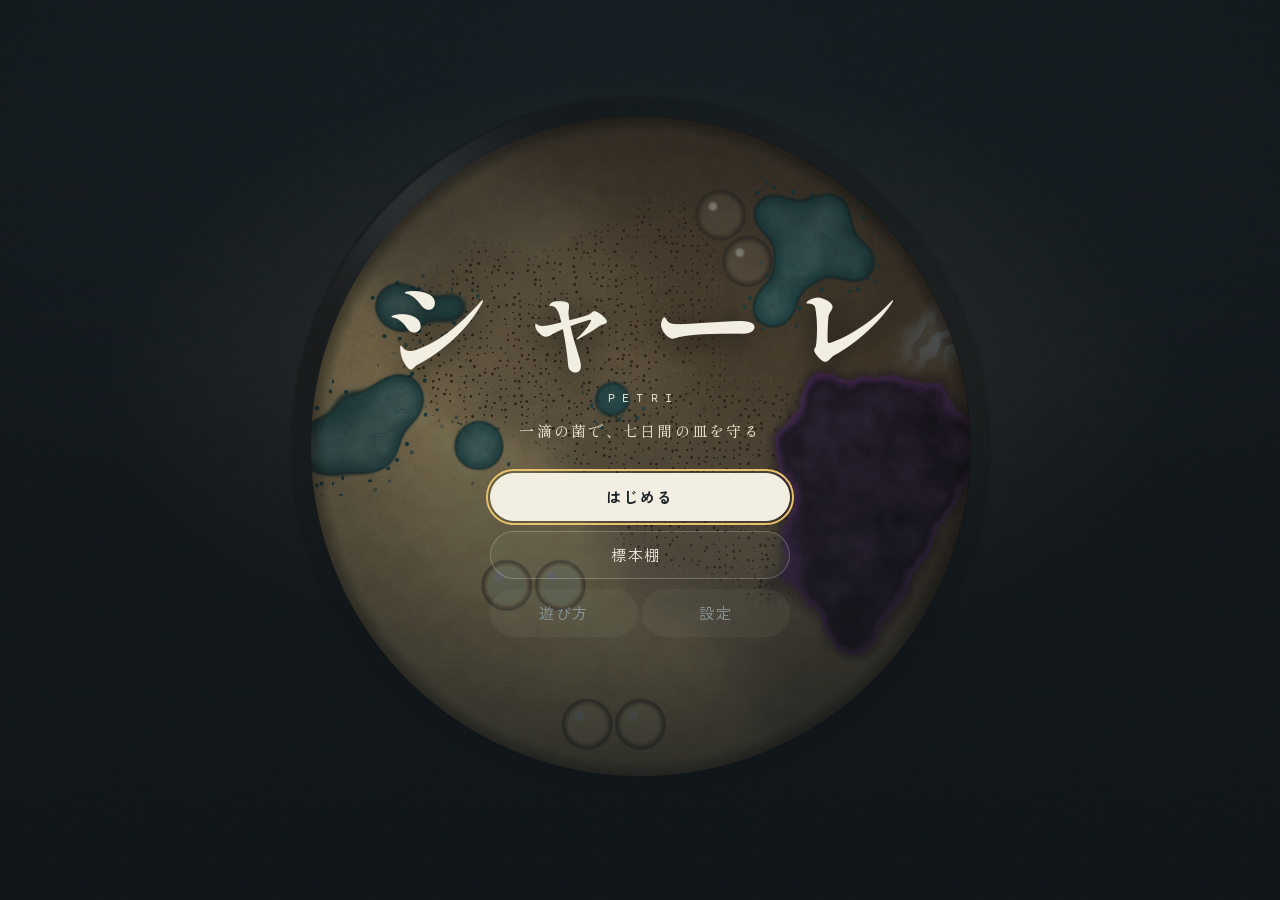
==== commit dd33135e: "シャーレ: iPhone release prep — offline fonts, native storage, haptics, device checks, newcomer support " ====
--- a/petri/index.html
+++ b/petri/index.html
@@ -2,14 +2,13 @@
 <html lang="ja">
 <head>
 <meta charset="utf-8">
-<meta name="viewport" content="width=device-width, initial-scale=1, viewport-fit=cover">
+<meta name="viewport" content="width=device-width, initial-scale=1, maximum-scale=1, user-scalable=no, viewport-fit=cover">
 <meta name="theme-color" content="#11171a">
 <meta name="description" content="一滴の菌で皿を守る、七日間の培養ローグライク。">
 <title>シャーレ — PETRI</title>
 <link rel="icon" href="data:image/svg+xml,%3Csvg xmlns='http://www.w3.org/2000/svg' viewBox='0 0 32 32'%3E%3Ccircle cx='16' cy='16' r='14' fill='%23e8d3a0' stroke='%23c9d6d8' stroke-width='2'/%3E%3Ccircle cx='12' cy='14' r='6' fill='%23c44e3a'/%3E%3Ccircle cx='20' cy='19' r='5' fill='%233a5ca8'/%3E%3C/svg%3E">
-<link rel="preconnect" href="https://fonts.googleapis.com">
-<link rel="preconnect" href="https://fonts.gstatic.com" crossorigin>
-<link href="https://fonts.googleapis.com/css2?family=DM+Mono:wght@400;500&family=Shippori+Mincho:wght@500;700;800&family=Zen+Kaku+Gothic+New:wght@400;500;700&display=swap" rel="stylesheet">
+<link rel="preload" href="fonts/ShipporiMincho-800.woff2" as="font" type="font/woff2" crossorigin>
+<link rel="preload" href="fonts/ZenKakuGothicNew-400.woff2" as="font" type="font/woff2" crossorigin>
 <link rel="stylesheet" href="style.css">
 </head>
 <body>
--- a/petri/style.css
+++ b/petri/style.css
@@ -1,4 +1,13 @@
 /* シャーレ — a light table on a night desk; living colour inside the dish, precise paper outside it. */
+/* fonts are bundled (subset, OFL): the app makes no network requests */
+@font-face { font-family: 'Shippori Mincho'; font-weight: 500; font-style: normal; font-display: swap; src: url('fonts/ShipporiMincho-500.woff2') format('woff2'); }
+@font-face { font-family: 'Shippori Mincho'; font-weight: 700; font-style: normal; font-display: swap; src: url('fonts/ShipporiMincho-700.woff2') format('woff2'); }
+@font-face { font-family: 'Shippori Mincho'; font-weight: 800; font-style: normal; font-display: swap; src: url('fonts/ShipporiMincho-800.woff2') format('woff2'); }
+@font-face { font-family: 'Zen Kaku Gothic New'; font-weight: 400; font-style: normal; font-display: swap; src: url('fonts/ZenKakuGothicNew-400.woff2') format('woff2'); }
+@font-face { font-family: 'Zen Kaku Gothic New'; font-weight: 500; font-style: normal; font-display: swap; src: url('fonts/ZenKakuGothicNew-500.woff2') format('woff2'); }
+@font-face { font-family: 'Zen Kaku Gothic New'; font-weight: 700; font-style: normal; font-display: swap; src: url('fonts/ZenKakuGothicNew-700.woff2') format('woff2'); }
+@font-face { font-family: 'DM Mono'; font-weight: 400; font-style: normal; font-display: swap; src: url('fonts/DMMono-400.woff2') format('woff2'); }
+@font-face { font-family: 'DM Mono'; font-weight: 500; font-style: normal; font-display: swap; src: url('fonts/DMMono-500.woff2') format('woff2'); }
 :root {
   --desk: #10161a;
   --desk-2: #172025;
@@ -21,7 +30,10 @@
   --mono: 'DM Mono', ui-monospace, 'SFMono-Regular', monospace;
   --ease-out: cubic-bezier(.2, .8, .2, 1);
   --ease-spring: cubic-bezier(.34, 1.4, .64, 1);
+  --safe-t: env(safe-area-inset-top, 0px);
   --safe-b: env(safe-area-inset-bottom, 0px);
+  --safe-l: env(safe-area-inset-left, 0px);
+  --safe-r: env(safe-area-inset-right, 0px);
 }
 * { box-sizing: border-box; }
 html, body { margin: 0; height: 100%; }
@@ -30,6 +42,9 @@
   color: var(--paper);
   font-family: var(--gothic);
   overflow: hidden;
+  overscroll-behavior: none; /* no rubber-banding of the whole page */
+  -webkit-touch-callout: none;
+  -webkit-text-size-adjust: 100%;
   touch-action: manipulation;
   -webkit-user-select: none;
   user-select: none;
@@ -42,6 +57,8 @@
 #app {
   position: relative;
   height: 100%;
+  height: 100dvh;
+  padding: 0 var(--safe-r) 0 var(--safe-l);
   display: grid;
   grid-template-rows: auto 1fr auto;
   background:
@@ -57,7 +74,7 @@
 /* ---------- top bar ---------- */
 #top {
   display: flex; align-items: center; gap: 14px;
-  padding: 10px 16px 6px;
+  padding: calc(10px + var(--safe-t)) 16px 6px;
   min-height: 52px;
   transition: opacity .5s;
 }
@@ -123,7 +140,7 @@
 @keyframes stamp { from { opacity: 0; transform: translate(-50%, -50%) rotate(-9deg) scale(1.6); } to { opacity: 1; transform: translate(-50%, -50%) rotate(-9deg) scale(1); } }
 
 /* generations: eight marks along the lower rim */
-#gen { position: absolute; left: 50%; bottom: 9.5%; transform: translateX(-50%); display: flex; gap: 6px; opacity: 0; transition: opacity .3s; }
+#gen { position: absolute; left: 50%; bottom: 9.5%; transform: translateX(-50%); display: flex; gap: 6px; padding: 5px 9px; border-radius: 999px; background: rgba(16, 22, 26, .62); opacity: 0; transition: opacity .3s; }
 #gen.show { opacity: 1; }
 #gen i { width: 7px; height: 7px; border-radius: 50%; background: rgba(243, 238, 226, .2); transition: background .2s, transform .2s; }
 #gen i.on { background: var(--paper); transform: scale(1.15); }
@@ -208,16 +225,18 @@
 .card:hover { transform: translateY(-3px); }
 .card.sel { transform: translateY(-8px); box-shadow: 0 0 0 2px var(--c), 0 14px 26px rgba(0, 0, 0, .45); }
 .card:active { transform: translateY(-5px) scale(.98); }
+.card .rec { position: absolute; top: -9px; right: 8px; padding: 2px 8px; border-radius: 999px; background: var(--gold); color: var(--ink); font-size: 11px; font-weight: 700; letter-spacing: .08em; box-shadow: 0 2px 6px rgba(0, 0, 0, .35); }
 .card .head { display: flex; align-items: center; gap: 7px; width: 100%; }
 .card canvas { width: 30px; height: 30px; flex: none; }
 .card .nm { font-family: var(--mincho); font-weight: 800; font-size: 18px; letter-spacing: .05em; line-height: 1; }
-.card .key { margin-left: auto; font-family: var(--mono); font-size: 10px; color: var(--muted); }
+.card .key { margin-left: auto; font-family: var(--mono); font-size: 11px; color: var(--muted); }
+@media (hover: none) { .card .key { display: none; } } /* the 1-3 keys are a keyboard hint */
 .card .traits { display: flex; flex-direction: column; gap: 1px; width: 100%; }
 .card .traits span { display: flex; align-items: center; gap: 4px; font-size: 12px; color: var(--ink-2); white-space: nowrap; overflow: hidden; text-overflow: ellipsis; }
 .card .traits svg { width: 15px; height: 15px; flex: none; color: var(--ink); }
 
 /* ---------- full-screen layers ---------- */
-#layer { position: fixed; inset: 0; z-index: 30; display: flex; align-items: center; justify-content: center; padding: 16px; overflow-y: auto; }
+#layer { position: fixed; inset: 0; z-index: 30; display: flex; align-items: center; justify-content: center; padding: calc(16px + var(--safe-t)) calc(16px + var(--safe-r)) calc(16px + var(--safe-b)) calc(16px + var(--safe-l)); overflow-y: auto; }
 #layer[hidden] { display: none; }
 #layer.dim { background: rgba(9, 13, 15, .78); backdrop-filter: blur(3px); -webkit-backdrop-filter: blur(3px); animation: fade .3s; }
 #layer.solid { background: radial-gradient(ellipse at 50% 30%, var(--desk-3), var(--desk) 75%); animation: fade .4s; }
@@ -304,12 +323,14 @@
 .specimen .label small { font-family: var(--mono); font-weight: 400; font-size: 11px; color: var(--ink-2); margin-left: 6px; }
 .end-info h2 { margin: 0; font-family: var(--mincho); font-weight: 800; font-size: 30px; letter-spacing: .15em; }
 .end-info .why { color: var(--paper-2); margin: 6px 0 14px; font-size: 14px; line-height: 1.6; }
+.end-info .hint { margin: -4px 0 14px; padding: 10px 14px; border-left: 3px solid var(--gold); background: rgba(243, 238, 226, .06); border-radius: 0 8px 8px 0; font-size: 14px; line-height: 1.6; color: var(--paper); }
+.end-info .hint b { display: block; font-size: 11px; letter-spacing: .2em; color: var(--gold); margin-bottom: 2px; }
 .history { display: flex; gap: 6px; align-items: flex-end; height: 74px; margin: 6px 0 4px; }
 .history .b { flex: 1; position: relative; height: 100%; background: rgba(243, 238, 226, .05); border-radius: 3px; }
 .history .b i { position: absolute; left: 0; right: 0; bottom: 0; border-radius: 3px; background: var(--gold); transform-origin: bottom; animation: grow .7s var(--ease-out) backwards; }
 .history .b.fail i { background: var(--bad); }
 .history .b em { position: absolute; left: -2px; right: -2px; height: 2px; background: var(--paper); opacity: .6; }
-.history .b span { position: absolute; top: calc(100% + 3px); left: 0; right: 0; text-align: center; font-family: var(--mono); font-size: 10px; color: var(--muted); }
+.history .b span { position: absolute; top: calc(100% + 3px); left: 0; right: 0; text-align: center; font-family: var(--mono); font-size: 11px; color: var(--muted); }
 @keyframes grow { from { transform: scaleY(0); } }
 .end-info .lib { margin: 22px 0 18px; display: flex; flex-wrap: wrap; gap: 6px; }
 .end-info .lib .chip { display: inline-flex; align-items: center; gap: 6px; padding: 4px 10px 4px 6px; border: 1px solid var(--line); border-radius: 999px; font-size: 12px; color: var(--paper-2); }
@@ -331,13 +352,14 @@
 
 /* settings */
 .set-row { display: flex; align-items: center; justify-content: space-between; gap: 12px; padding: 10px 0; border-bottom: 1px solid rgba(27, 34, 37, .1); font-size: 14px; }
-.set-row input[type=range] { width: 160px; accent-color: var(--ink); }
-.toggle { position: relative; width: 50px; height: 30px; border-radius: 15px; background: var(--paper-3); border: none; cursor: pointer; transition: background .2s; flex: none; }
-.toggle::after { content: ''; position: absolute; top: 3px; left: 3px; width: 24px; height: 24px; border-radius: 50%; background: #fff; box-shadow: 0 1px 3px rgba(0, 0, 0, .3); transition: transform .2s var(--ease-out); }
-.toggle[aria-checked="true"] { background: var(--ink); }
+.set-row input[type=range] { width: 160px; height: 44px; accent-color: var(--ink); }
+.toggle { position: relative; width: 64px; height: 44px; background: none; border: none; cursor: pointer; flex: none; }
+.toggle::before { content: ''; position: absolute; left: 7px; top: 7px; width: 50px; height: 30px; border-radius: 15px; background: var(--paper-3); transition: background .2s; }
+.toggle::after { content: ''; position: absolute; top: 10px; left: 10px; width: 24px; height: 24px; border-radius: 50%; background: #fff; box-shadow: 0 1px 3px rgba(0, 0, 0, .3); transition: transform .2s var(--ease-out); }
+.toggle[aria-checked="true"]::before { background: var(--ink); }
 .toggle[aria-checked="true"]::after { transform: translateX(20px); }
 .seg { display: inline-flex; border: 1px solid rgba(27, 34, 37, .25); border-radius: 999px; overflow: hidden; }
-.seg button { border: none; background: none; padding: 7px 14px; cursor: pointer; font-size: 13px; }
+.seg button { border: none; background: none; min-height: 44px; padding: 0 16px; cursor: pointer; font-size: 14px; }
 .seg button[aria-pressed="true"] { background: var(--ink); color: var(--paper); }
 
 /* rules */
@@ -349,7 +371,9 @@
 .rules .bar-demo { display: flex; height: 10px; border-radius: 5px; overflow: hidden; margin: 8px 0 4px; position: relative; background: var(--paper-2); }
 .rules .bar-demo i { display: block; height: 100%; }
 .rules .bar-demo em { position: absolute; top: -3px; bottom: -3px; width: 2px; background: var(--ink); }
-.panel .close-row { display: flex; justify-content: center; margin-top: 18px; }
+.panel .close-row { display: flex; justify-content: center; gap: 10px; margin-top: 18px; }
+/* long sheets (rules): the close button stays in reach instead of waiting at the bottom of the scroll */
+.panel .close-row { position: sticky; bottom: -18px; margin: 14px -22px -18px; padding: 24px 22px 18px; background: linear-gradient(rgba(243, 238, 226, 0), var(--paper) 42%); }
 
 /* confirm & pause */
 .menu-panel { width: min(100%, 340px); text-align: center; }
